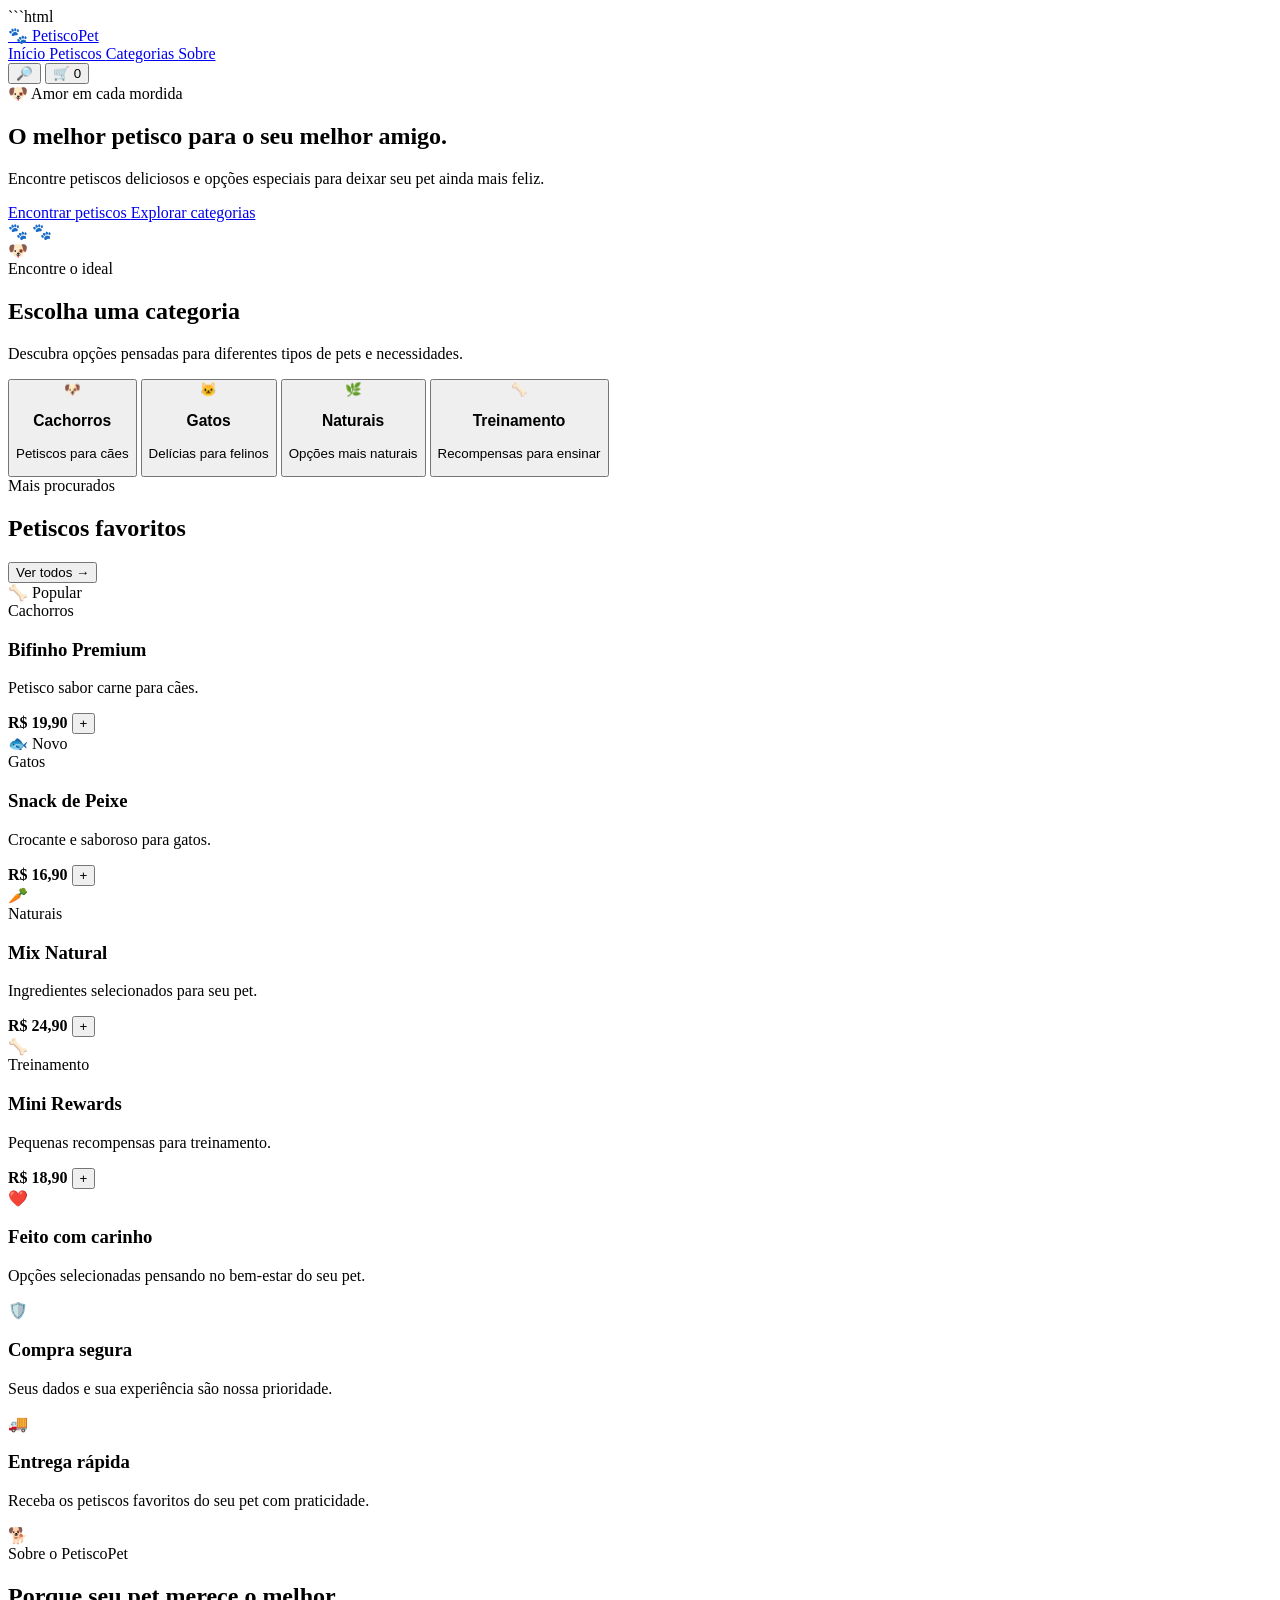
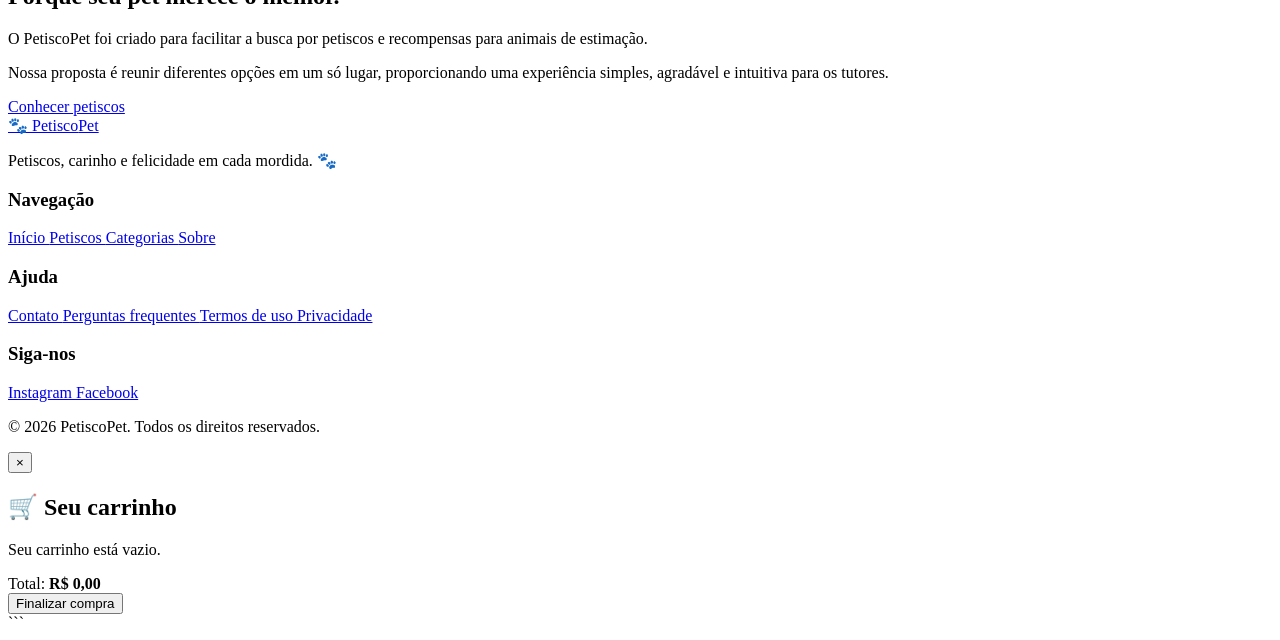
==== index.html @ fa1ed1d1 "renomeando a pasta" ====
```html
<!DOCTYPE html>
<html lang="pt-BR">

<head>

    <!-- =========================
         CONFIGURAÇÕES BÁSICAS
    ========================== -->

    <meta charset="UTF-8">

    <meta
        name="viewport"
        content="width=device-width, initial-scale=1.0"
    >

    <title>PetiscoPet 🐾</title>

    <meta
        name="description"
        content="PetiscoPet — Encontre os melhores petiscos para o seu pet."
    >

    <!-- =========================
         PWA
    ========================== -->

    <!-- Manifesto da aplicação -->
    <link
        rel="manifest"
        href="./manifest.json"
    >

    <!-- Cor principal da aplicação -->
    <meta
        name="theme-color"
        content="#B85809"
    >

    <!-- Cor da barra de endereço em alguns navegadores -->
    <meta
        name="msapplication-TileColor"
        content="#B85809"
    >

    <!-- =========================
         ÍCONE
    ========================== -->

    <link
        rel="icon"
        type="image/png"
        href="./manifest_and_icons/icon512_rounded.png"
    >

    <!-- =========================
         FONTES
    ========================== -->

    <link rel="preconnect" href="https://fonts.googleapis.com">

    <link
        rel="preconnect"
        href="https://fonts.gstatic.com"
        crossorigin
    >

    <link
        href="https://fonts.googleapis.com/css2?family=Poppins:wght@400;500;600;700;800&display=swap"
        rel="stylesheet"
    >

    <!-- =========================
         CSS
    ========================== -->

    <link
        rel="stylesheet"
        href="./style.css"
    >

</head>


<body>

    <!-- =========================
         HEADER
    ========================== -->

    <header class="header">

        <div class="container navbar">

            <a
                href="#inicio"
                class="logo"
            >

                <span class="logo-icon">
                    🐾
                </span>

                <span>
                    Petisco<span class="logo-highlight">Pet</span>
                </span>

            </a>


            <nav
                class="nav"
                aria-label="Navegação principal"
            >

                <a href="#inicio">
                    Início
                </a>

                <a href="#petiscos">
                    Petiscos
                </a>

                <a href="#categorias">
                    Categorias
                </a>

                <a href="#sobre">
                    Sobre
                </a>

            </nav>


            <div class="header-actions">

                <button
                    class="icon-button"
                    type="button"
                    aria-label="Pesquisar"
                    id="searchButton"
                >
                    🔎
                </button>


                <button
                    class="cart-button"
                    type="button"
                    aria-label="Carrinho"
                    id="cartButton"
                >

                    🛒

                    <span
                        class="cart-counter"
                        id="cartCounter"
                    >
                        0
                    </span>

                </button>

            </div>

        </div>

    </header>


    <!-- =========================
         CONTEÚDO PRINCIPAL
    ========================== -->

    <main>

        <!-- HERO -->

        <section
            class="hero"
            id="inicio"
        >

            <div class="container hero-content">

                <div class="hero-text">

                    <span class="hero-label">
                        🐶 Amor em cada mordida
                    </span>


                    <h1>

                        O melhor petisco

                        <span>
                            para o seu melhor amigo.
                        </span>

                    </h1>


                    <p>

                        Encontre petiscos deliciosos e opções
                        especiais para deixar seu pet ainda mais feliz.

                    </p>


                    <div class="hero-buttons">

                        <a
                            href="#petiscos"
                            class="button button-primary"
                        >
                            Encontrar petiscos
                        </a>


                        <a
                            href="#categorias"
                            class="button button-secondary"
                        >
                            Explorar categorias
                        </a>

                    </div>

                </div>


                <div class="hero-image">

                    <div class="hero-circle">

                        <span class="hero-paw paw-1">
                            🐾
                        </span>

                        <span class="hero-paw paw-2">
                            🐾
                        </span>


                        <div class="pet-placeholder">
                            🐶
                        </div>

                    </div>

                </div>

            </div>

        </section>


        <!-- =========================
             CATEGORIAS
        ========================== -->

        <section
            class="categories"
            id="categorias"
        >

            <div class="container">

                <div class="section-header">

                    <span class="section-label">
                        Encontre o ideal
                    </span>


                    <h2>
                        Escolha uma categoria
                    </h2>


                    <p>
                        Descubra opções pensadas para diferentes
                        tipos de pets e necessidades.
                    </p>

                </div>


                <div class="category-grid">

                    <button
                        class="category-card"
                        data-category="cachorros"
                    >

                        <div class="category-icon">
                            🐶
                        </div>

                        <h3>
                            Cachorros
                        </h3>

                        <p>
                            Petiscos para cães
                        </p>

                    </button>


                    <button
                        class="category-card"
                        data-category="gatos"
                    >

                        <div class="category-icon">
                            🐱
                        </div>

                        <h3>
                            Gatos
                        </h3>

                        <p>
                            Delícias para felinos
                        </p>

                    </button>


                    <button
                        class="category-card"
                        data-category="naturais"
                    >

                        <div class="category-icon">
                            🌿
                        </div>

                        <h3>
                            Naturais
                        </h3>

                        <p>
                            Opções mais naturais
                        </p>

                    </button>


                    <button
                        class="category-card"
                        data-category="treinamento"
                    >

                        <div class="category-icon">
                            🦴
                        </div>

                        <h3>
                            Treinamento
                        </h3>

                        <p>
                            Recompensas para ensinar
                        </p>

                    </button>

                </div>

            </div>

        </section>


        <!-- =========================
             PETISCOS
        ========================== -->

        <section
            class="products"
            id="petiscos"
        >

            <div class="container">

                <div class="section-header products-header">

                    <div>

                        <span class="section-label">
                            Mais procurados
                        </span>


                        <h2>
                            Petiscos favoritos
                        </h2>

                    </div>


                    <button
                        type="button"
                        class="view-all"
                        id="viewAllButton"
                    >
                        Ver todos →
                    </button>

                </div>


                <div
                    class="product-grid"
                    id="productGrid"
                >

                    <article
                        class="product-card"
                        data-category="cachorros"
                    >

                        <div class="product-image">

                            🦴

                            <span class="product-badge">
                                Popular
                            </span>

                        </div>


                        <div class="product-info">

                            <span class="product-category">
                                Cachorros
                            </span>


                            <h3>
                                Bifinho Premium
                            </h3>


                            <p>
                                Petisco sabor carne para cães.
                            </p>


                            <div class="product-footer">

                                <strong>
                                    R$ 19,90
                                </strong>


                                <button
                                    class="add-button"
                                    type="button"
                                    data-product="Bifinho Premium"
                                    data-price="19.90"
                                >
                                    +
                                </button>

                            </div>

                        </div>

                    </article>


                    <article
                        class="product-card"
                        data-category="gatos"
                    >

                        <div class="product-image">

                            🐟

                            <span class="product-badge">
                                Novo
                            </span>

                        </div>


                        <div class="product-info">

                            <span class="product-category">
                                Gatos
                            </span>


                            <h3>
                                Snack de Peixe
                            </h3>


                            <p>
                                Crocante e saboroso para gatos.
                            </p>


                            <div class="product-footer">

                                <strong>
                                    R$ 16,90
                                </strong>


                                <button
                                    class="add-button"
                                    type="button"
                                    data-product="Snack de Peixe"
                                    data-price="16.90"
                                >
                                    +
                                </button>

                            </div>

                        </div>

                    </article>


                    <article
                        class="product-card"
                        data-category="naturais"
                    >

                        <div class="product-image">
                            🥕
                        </div>


                        <div class="product-info">

                            <span class="product-category">
                                Naturais
                            </span>


                            <h3>
                                Mix Natural
                            </h3>


                            <p>
                                Ingredientes selecionados para seu pet.
                            </p>


                            <div class="product-footer">

                                <strong>
                                    R$ 24,90
                                </strong>


                                <button
                                    class="add-button"
                                    type="button"
                                    data-product="Mix Natural"
                                    data-price="24.90"
                                >
                                    +
                                </button>

                            </div>

                        </div>

                    </article>


                    <article
                        class="product-card"
                        data-category="treinamento"
                    >

                        <div class="product-image">
                            🦴
                        </div>


                        <div class="product-info">

                            <span class="product-category">
                                Treinamento
                            </span>


                            <h3>
                                Mini Rewards
                            </h3>


                            <p>
                                Pequenas recompensas para treinamento.
                            </p>


                            <div class="product-footer">

                                <strong>
                                    R$ 18,90
                                </strong>


                                <button
                                    class="add-button"
                                    type="button"
                                    data-product="Mini Rewards"
                                    data-price="18.90"
                                >
                                    +
                                </button>

                            </div>

                        </div>

                    </article>

                </div>

            </div>

        </section>


        <!-- =========================
             BENEFÍCIOS
        ========================== -->

        <section class="benefits">

            <div class="container">

                <div class="benefits-grid">

                    <div class="benefit">

                        <span class="benefit-icon">
                            ❤️
                        </span>

                        <div>

                            <h3>
                                Feito com carinho
                            </h3>

                            <p>
                                Opções selecionadas pensando no
                                bem-estar do seu pet.
                            </p>

                        </div>

                    </div>


                    <div class="benefit">

                        <span class="benefit-icon">
                            🛡️
                        </span>

                        <div>

                            <h3>
                                Compra segura
                            </h3>

                            <p>
                                Seus dados e sua experiência são
                                nossa prioridade.
                            </p>

                        </div>

                    </div>


                    <div class="benefit">

                        <span class="benefit-icon">
                            🚚
                        </span>

                        <div>

                            <h3>
                                Entrega rápida
                            </h3>

                            <p>
                                Receba os petiscos favoritos do seu
                                pet com praticidade.
                            </p>

                        </div>

                    </div>

                </div>

            </div>

        </section>


        <!-- =========================
             SOBRE
        ========================== -->

        <section
            class="about"
            id="sobre"
        >

            <div class="container about-content">

                <div class="about-image">
                    🐕
                </div>


                <div class="about-text">

                    <span class="section-label">
                        Sobre o PetiscoPet
                    </span>


                    <h2>
                        Porque seu pet merece
                        o melhor.
                    </h2>


                    <p>
                        O PetiscoPet foi criado para facilitar a busca
                        por petiscos e recompensas para animais de
                        estimação.
                    </p>


                    <p>
                        Nossa proposta é reunir diferentes opções em
                        um só lugar, proporcionando uma experiência
                        simples, agradável e intuitiva para os tutores.
                    </p>


                    <a
                        href="#petiscos"
                        class="button button-primary"
                    >
                        Conhecer petiscos
                    </a>

                </div>

            </div>

        </section>

    </main>


    <!-- =========================
         FOOTER
    ========================== -->

    <footer class="footer">

        <div class="container footer-content">

            <div class="footer-brand">

                <a
                    href="#inicio"
                    class="logo"
                >

                    <span class="logo-icon">
                        🐾
                    </span>

                    <span>
                        Petisco<span class="logo-highlight">Pet</span>
                    </span>

                </a>


                <p>
                    Petiscos, carinho e felicidade em cada mordida. 🐾
                </p>

            </div>


            <div class="footer-column">

                <h3>
                    Navegação
                </h3>

                <a href="#inicio">
                    Início
                </a>

                <a href="#petiscos">
                    Petiscos
                </a>

                <a href="#categorias">
                    Categorias
                </a>

                <a href="#sobre">
                    Sobre
                </a>

            </div>


            <div class="footer-column">

                <h3>
                    Ajuda
                </h3>

                <a href="#">
                    Contato
                </a>

                <a href="#">
                    Perguntas frequentes
                </a>

                <a href="#">
                    Termos de uso
                </a>

                <a href="#">
                    Privacidade
                </a>

            </div>


            <div class="footer-column">

                <h3>
                    Siga-nos
                </h3>

                <div class="social-links">

                    <a href="#">
                        Instagram
                    </a>

                    <a href="#">
                        Facebook
                    </a>

                </div>

            </div>

        </div>


        <div class="footer-bottom">

            <p>
                © 2026 PetiscoPet. Todos os direitos reservados.
            </p>

        </div>

    </footer>


    <!-- =========================
         MODAL DO CARRINHO
    ========================== -->

    <div
        class="modal"
        id="cartModal"
        aria-hidden="true"
    >

        <div
            class="modal-overlay"
            id="modalOverlay"
        ></div>


        <div class="modal-content">

            <button
                class="modal-close"
                id="closeModal"
                type="button"
                aria-label="Fechar"
            >
                ×
            </button>


            <h2>
                🛒 Seu carrinho
            </h2>


            <div id="cartItems">

                <p class="empty-cart">
                    Seu carrinho está vazio.
                </p>

            </div>


            <div class="cart-total">

                <span>
                    Total:
                </span>

                <strong id="cartTotal">
                    R$ 0,00
                </strong>

            </div>


            <button
                class="button button-primary checkout-button"
                type="button"
                id="checkoutButton"
            >
                Finalizar compra
            </button>

        </div>

    </div>


    <!-- =========================
         JAVASCRIPT
    ========================== -->

    <script src="./script.js"></script>


    <!-- =========================
         SERVICE WORKER / PWA
    ========================== -->

    <script>

        // Verifica se o navegador suporta Service Worker
        if ("serviceWorker" in navigator) {

            window.addEventListener("load", () => {

                navigator.serviceWorker
                    .register("./sw.js")
                    .then((registration) => {

                        console.log(
                            "Service Worker registrado com sucesso:",
                            registration.scope
                        );

                    })
                    .catch((error) => {

                        console.error(
                            "Erro ao registrar o Service Worker:",
                            error
                        );

                    });

            });

        }

    </script>

</body>

</html>
```
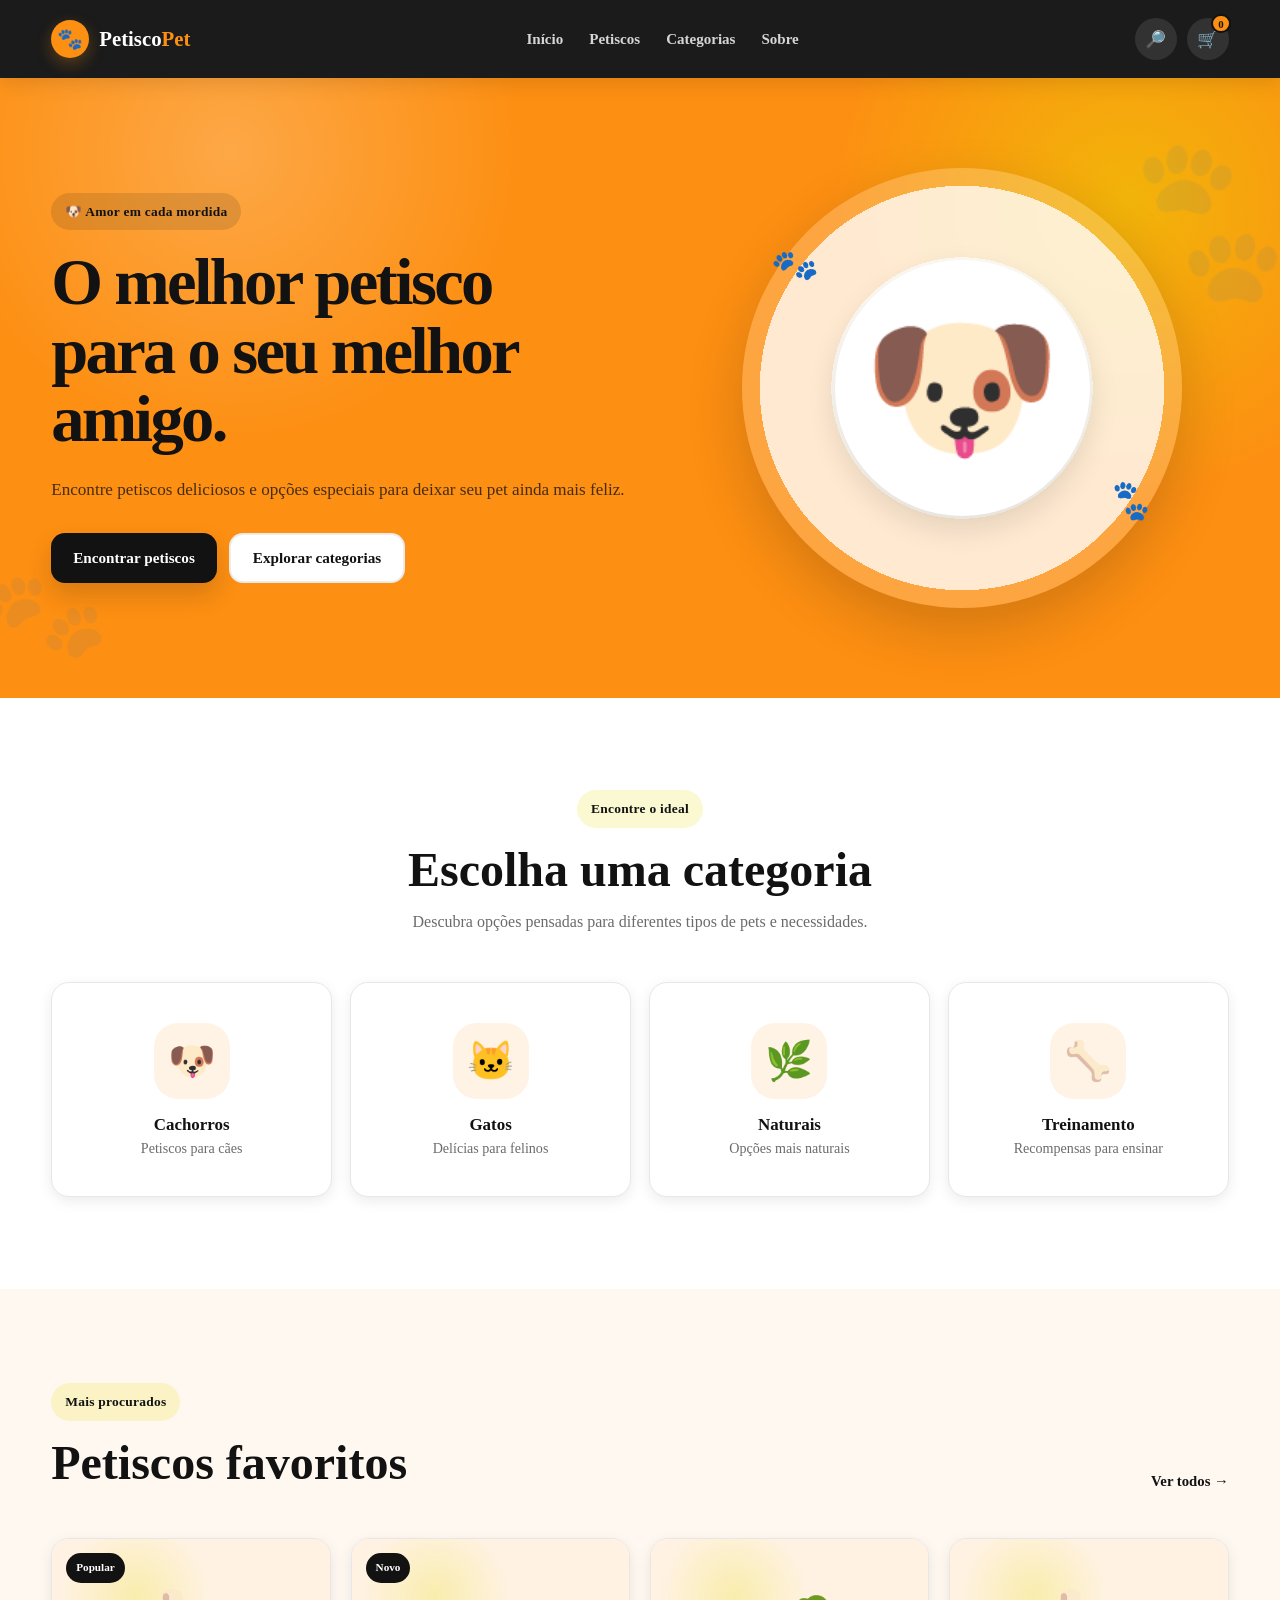
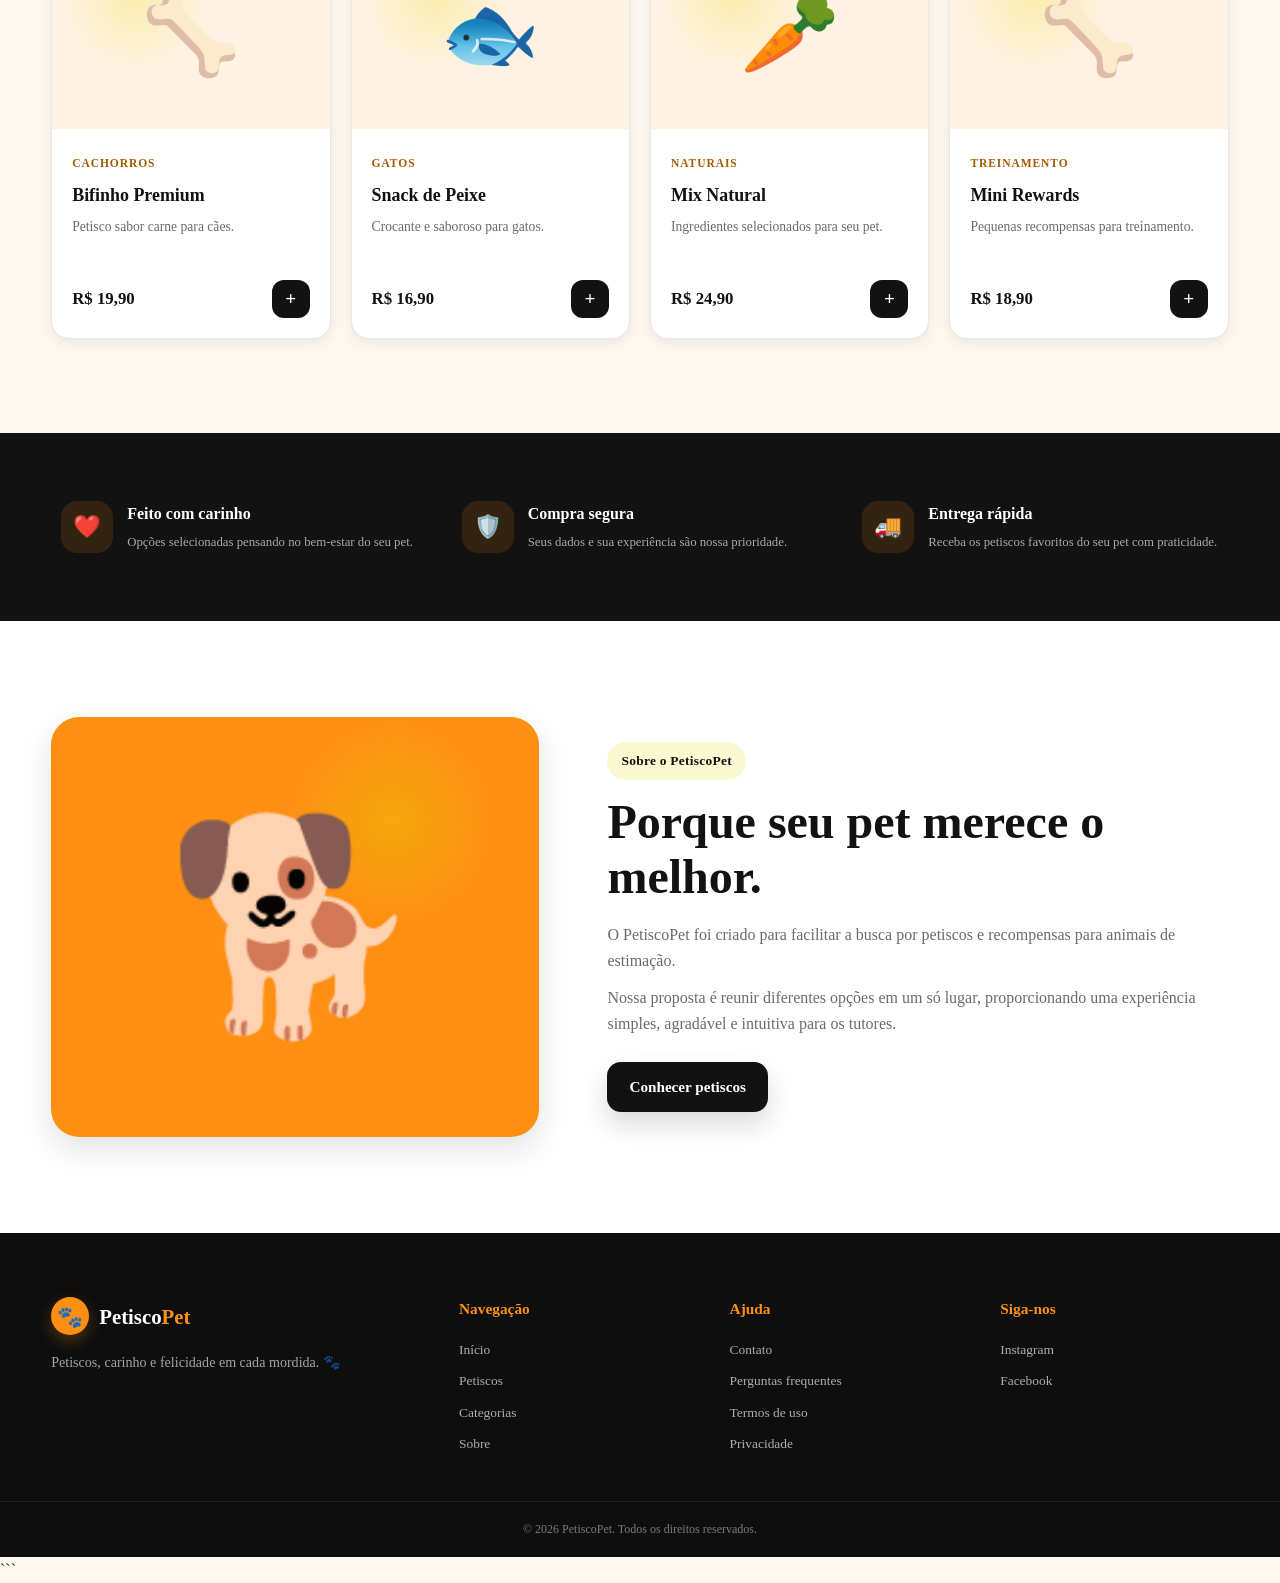
==== commit acaaab66: "Update print statement from 'Hello' to 'Goodbye'" ====
--- a/index.html
+++ b/index.html
@@ -1,4 +1,3 @@
-```html
 <!DOCTYPE html>
 <html lang="pt-BR">
 
@@ -7,7 +6,7 @@
     <!-- =========================
          CONFIGURAÇÕES BÁSICAS
     ========================== -->
-
+    <link rel="stylesheet" href="./style.css">
     <meta charset="UTF-8">
 
     <meta
--- a/style.css
+++ b/style.css
@@ -0,0 +1,1081 @@
+/* ==========================================================
+   PETISCOPET - STYLE.CSS
+   PWA Petiscos para Pets
+   Background: #FD8F12
+   Theme: #121212
+   ========================================================== */
+
+:root {
+    --background: #FD8F12;
+    --theme: #121212;
+    --surface: #FFFFFF;
+    --surface-soft: #FFF8F0;
+    --text: #1E1E1E;
+    --text-light: #6B6B6B;
+    --border: #E7E7E7;
+    --accent: #E6DC00;
+    --blue: #000DFF;
+    --success: #278A4B;
+    --danger: #C83D3D;
+
+    --shadow-sm: 0 4px 14px rgba(18, 18, 18, 0.08);
+    --shadow-md: 0 12px 30px rgba(18, 18, 18, 0.12);
+    --shadow-lg: 0 22px 55px rgba(18, 18, 18, 0.18);
+
+    --radius-sm: 10px;
+    --radius-md: 18px;
+    --radius-lg: 28px;
+
+    --container: 1180px;
+    --transition: 0.25s ease;
+}
+
+/* ==========================================================
+   RESET
+   ========================================================== */
+
+* {
+    margin: 0;
+    padding: 0;
+    box-sizing: border-box;
+}
+
+html {
+    scroll-behavior: smooth;
+    scroll-padding-top: 88px;
+}
+
+body {
+    font-family: "Poppins", Arial, sans-serif;
+    background: var(--surface-soft);
+    color: var(--text);
+    line-height: 1.6;
+    overflow-x: hidden;
+}
+
+body,
+button,
+input,
+textarea,
+select {
+    font-family: inherit;
+}
+
+button,
+a {
+    -webkit-tap-highlight-color: transparent;
+}
+
+button {
+    cursor: pointer;
+    border: 0;
+}
+
+a {
+    color: inherit;
+    text-decoration: none;
+}
+
+img {
+    display: block;
+    max-width: 100%;
+}
+
+::selection {
+    background: var(--theme);
+    color: var(--surface);
+}
+
+/* ==========================================================
+   UTILITÁRIOS
+   ========================================================== */
+
+.container {
+    width: min(92%, var(--container));
+    margin-inline: auto;
+}
+
+.section-header {
+    max-width: 760px;
+    margin: 0 auto 48px;
+    text-align: center;
+}
+
+.section-label,
+.hero-label {
+    display: inline-flex;
+    align-items: center;
+    gap: 8px;
+    width: fit-content;
+    padding: 8px 14px;
+    border-radius: 999px;
+    background: rgba(230, 220, 0, 0.18);
+    color: var(--theme);
+    font-size: 0.84rem;
+    font-weight: 700;
+    letter-spacing: 0.02em;
+}
+
+.section-header h2,
+.about-text h2 {
+    margin-top: 14px;
+    font-size: clamp(2rem, 4vw, 3rem);
+    line-height: 1.15;
+    color: var(--theme);
+}
+
+.section-header p {
+    margin-top: 12px;
+    color: var(--text-light);
+}
+
+/* ==========================================================
+   HEADER
+   ========================================================== */
+
+.header {
+    position: sticky;
+    top: 0;
+    z-index: 1000;
+    background: rgba(18, 18, 18, 0.96);
+    backdrop-filter: blur(12px);
+    -webkit-backdrop-filter: blur(12px);
+    box-shadow: 0 4px 20px rgba(0, 0, 0, 0.12);
+}
+
+.navbar {
+    min-height: 78px;
+    display: flex;
+    align-items: center;
+    justify-content: space-between;
+    gap: 24px;
+}
+
+.logo {
+    display: inline-flex;
+    align-items: center;
+    gap: 10px;
+    color: #fff;
+    font-size: 1.3rem;
+    font-weight: 800;
+    white-space: nowrap;
+}
+
+.logo-icon {
+    width: 38px;
+    height: 38px;
+    display: grid;
+    place-items: center;
+    border-radius: 50%;
+    background: var(--background);
+    box-shadow: 0 6px 16px rgba(253, 143, 18, 0.28);
+}
+
+.logo-highlight {
+    color: var(--background);
+}
+
+.nav {
+    display: flex;
+    align-items: center;
+    justify-content: center;
+    gap: 26px;
+}
+
+.nav a {
+    position: relative;
+    padding: 10px 0;
+    color: rgba(255, 255, 255, 0.82);
+    font-size: 0.94rem;
+    font-weight: 600;
+    transition: color var(--transition);
+}
+
+.nav a::after {
+    content: "";
+    position: absolute;
+    left: 0;
+    bottom: 3px;
+    width: 0;
+    height: 2px;
+    border-radius: 999px;
+    background: var(--background);
+    transition: width var(--transition);
+}
+
+.nav a:hover,
+.nav a:focus-visible {
+    color: #fff;
+}
+
+.nav a:hover::after,
+.nav a:focus-visible::after {
+    width: 100%;
+}
+
+.header-actions {
+    display: flex;
+    align-items: center;
+    gap: 10px;
+}
+
+.icon-button,
+.cart-button {
+    position: relative;
+    width: 42px;
+    height: 42px;
+    display: grid;
+    place-items: center;
+    border-radius: 50%;
+    background: rgba(255, 255, 255, 0.1);
+    color: #fff;
+    font-size: 1.05rem;
+    transition: transform var(--transition), background var(--transition);
+}
+
+.icon-button:hover,
+.cart-button:hover {
+    transform: translateY(-2px);
+    background: rgba(255, 255, 255, 0.18);
+}
+
+.cart-counter {
+    position: absolute;
+    top: -4px;
+    right: -2px;
+    min-width: 19px;
+    height: 19px;
+    padding: 0 5px;
+    display: grid;
+    place-items: center;
+    border-radius: 999px;
+    background: var(--background);
+    color: var(--theme);
+    font-size: 0.68rem;
+    font-weight: 800;
+    border: 2px solid var(--theme);
+}
+
+/* ==========================================================
+   BOTÕES
+   ========================================================== */
+
+.button {
+    min-height: 50px;
+    display: inline-flex;
+    align-items: center;
+    justify-content: center;
+    gap: 8px;
+    padding: 0 22px;
+    border-radius: 14px;
+    font-size: 0.95rem;
+    font-weight: 700;
+    transition: transform var(--transition), box-shadow var(--transition), background var(--transition);
+}
+
+.button:hover {
+    transform: translateY(-2px);
+}
+
+.button:active {
+    transform: translateY(0);
+}
+
+.button-primary {
+    background: var(--theme);
+    color: #fff;
+    box-shadow: 0 12px 24px rgba(18, 18, 18, 0.16);
+}
+
+.button-primary:hover {
+    box-shadow: 0 16px 30px rgba(18, 18, 18, 0.22);
+}
+
+.button-secondary {
+    background: #fff;
+    color: var(--theme);
+    border: 2px solid rgba(18, 18, 18, 0.08);
+}
+
+.button-secondary:hover {
+    background: #FFFDF9;
+    border-color: rgba(18, 18, 18, 0.18);
+}
+
+/* ==========================================================
+   HERO
+   ========================================================== */
+
+.hero {
+    position: relative;
+    min-height: 620px;
+    display: flex;
+    align-items: center;
+    background:
+        radial-gradient(circle at 88% 20%, rgba(230, 220, 0, 0.48), transparent 24%),
+        radial-gradient(circle at 18% 12%, rgba(255, 255, 255, 0.22), transparent 25%),
+        var(--background);
+    overflow: hidden;
+}
+
+.hero::before,
+.hero::after {
+    content: "🐾";
+    position: absolute;
+    color: rgba(18, 18, 18, 0.08);
+    font-size: 9rem;
+    pointer-events: none;
+    user-select: none;
+}
+
+.hero::before {
+    right: -18px;
+    top: 28px;
+    transform: rotate(18deg);
+}
+
+.hero::after {
+    left: -16px;
+    bottom: 5px;
+    font-size: 6rem;
+    transform: rotate(-16deg);
+}
+
+.hero-content {
+    position: relative;
+    z-index: 1;
+    min-height: 620px;
+    display: grid;
+    grid-template-columns: 1.05fr 0.95fr;
+    align-items: center;
+    gap: 56px;
+}
+
+.hero-text {
+    max-width: 650px;
+}
+
+.hero-label {
+    background: rgba(18, 18, 18, 0.12);
+}
+
+.hero h1 {
+    margin-top: 18px;
+    color: var(--theme);
+    font-size: clamp(2.7rem, 5.2vw, 5rem);
+    line-height: 1.03;
+    letter-spacing: -0.04em;
+}
+
+.hero h1 span {
+    display: block;
+}
+
+.hero-text > p {
+    max-width: 590px;
+    margin-top: 22px;
+    color: rgba(18, 18, 18, 0.78);
+    font-size: 1.07rem;
+}
+
+.hero-buttons {
+    display: flex;
+    flex-wrap: wrap;
+    gap: 12px;
+    margin-top: 30px;
+}
+
+.hero-image {
+    display: grid;
+    place-items: center;
+}
+
+.hero-circle {
+    position: relative;
+    width: min(440px, 80vw);
+    aspect-ratio: 1;
+    display: grid;
+    place-items: center;
+    border-radius: 50%;
+    background:
+        radial-gradient(circle, rgba(255, 255, 255, 0.95) 0 42%, rgba(255, 255, 255, 0.76) 42% 65%, transparent 65%),
+        rgba(255, 255, 255, 0.2);
+    box-shadow: var(--shadow-lg);
+}
+
+.pet-placeholder {
+    width: 58%;
+    aspect-ratio: 1;
+    display: grid;
+    place-items: center;
+    border-radius: 50%;
+    background: var(--surface);
+    font-size: clamp(6rem, 14vw, 10rem);
+    box-shadow: var(--shadow-md);
+}
+
+.hero-paw {
+    position: absolute;
+    display: grid;
+    place-items: center;
+    font-size: 2.2rem;
+}
+
+.paw-1 {
+    left: 7%;
+    top: 16%;
+    transform: rotate(-20deg);
+}
+
+.paw-2 {
+    right: 7%;
+    bottom: 18%;
+    transform: rotate(18deg);
+}
+
+/* ==========================================================
+   CATEGORIAS
+   ========================================================== */
+
+.categories {
+    padding: 92px 0;
+    background: var(--surface);
+}
+
+.category-grid {
+    display: grid;
+    grid-template-columns: repeat(4, 1fr);
+    gap: 18px;
+}
+
+.category-card {
+    min-height: 215px;
+    padding: 26px 20px;
+    text-align: center;
+    border: 1px solid var(--border);
+    border-radius: var(--radius-md);
+    background: #fff;
+    box-shadow: var(--shadow-sm);
+    transition: transform var(--transition), box-shadow var(--transition), border-color var(--transition);
+}
+
+.category-card:hover {
+    transform: translateY(-8px);
+    border-color: rgba(253, 143, 18, 0.42);
+    box-shadow: var(--shadow-md);
+}
+
+.category-icon {
+    width: 76px;
+    height: 76px;
+    margin: 0 auto 16px;
+    display: grid;
+    place-items: center;
+    border-radius: 24px;
+    background: #FFF3E6;
+    font-size: 2.4rem;
+}
+
+.category-card h3 {
+    color: var(--theme);
+    font-size: 1.06rem;
+}
+
+.category-card p {
+    margin-top: 5px;
+    color: var(--text-light);
+    font-size: 0.88rem;
+}
+
+/* ==========================================================
+   PRODUTOS
+   ========================================================== */
+
+.products {
+    padding: 94px 0;
+    background: #FFF8F0;
+}
+
+.products-header {
+    display: flex;
+    align-items: end;
+    justify-content: space-between;
+    max-width: none;
+    text-align: left;
+}
+
+.products-header > div {
+    max-width: 700px;
+}
+
+.view-all {
+    background: transparent;
+    color: var(--theme);
+    font-weight: 700;
+    font-size: 0.92rem;
+    transition: color var(--transition), transform var(--transition);
+}
+
+.view-all:hover {
+    color: var(--blue);
+    transform: translateX(3px);
+}
+
+.product-grid {
+    display: grid;
+    grid-template-columns: repeat(4, 1fr);
+    gap: 20px;
+}
+
+.product-card {
+    overflow: hidden;
+    border: 1px solid var(--border);
+    border-radius: var(--radius-md);
+    background: #fff;
+    box-shadow: var(--shadow-sm);
+    transition: transform var(--transition), box-shadow var(--transition);
+}
+
+.product-card:hover {
+    transform: translateY(-6px);
+    box-shadow: var(--shadow-md);
+}
+
+.product-image {
+    position: relative;
+    min-height: 190px;
+    display: grid;
+    place-items: center;
+    background:
+        radial-gradient(circle at 30% 30%, rgba(230, 220, 0, 0.24), transparent 32%),
+        #FFF2E3;
+    font-size: 5rem;
+}
+
+.product-badge {
+    position: absolute;
+    top: 14px;
+    left: 14px;
+    padding: 6px 10px;
+    border-radius: 999px;
+    background: var(--theme);
+    color: #fff;
+    font-size: 0.7rem;
+    font-weight: 700;
+}
+
+.product-info {
+    padding: 20px;
+}
+
+.product-category {
+    color: #A65A00;
+    font-size: 0.72rem;
+    font-weight: 800;
+    text-transform: uppercase;
+    letter-spacing: 0.08em;
+}
+
+.product-info h3 {
+    margin-top: 6px;
+    color: var(--theme);
+    font-size: 1.12rem;
+}
+
+.product-info p {
+    min-height: 48px;
+    margin-top: 7px;
+    color: var(--text-light);
+    font-size: 0.85rem;
+}
+
+.product-footer {
+    display: flex;
+    align-items: center;
+    justify-content: space-between;
+    gap: 12px;
+    margin-top: 16px;
+}
+
+.product-footer strong {
+    color: var(--theme);
+    font-size: 1.05rem;
+}
+
+.add-button {
+    width: 38px;
+    height: 38px;
+    border-radius: 12px;
+    background: var(--theme);
+    color: #fff;
+    font-size: 1.2rem;
+    font-weight: 700;
+    transition: transform var(--transition), background var(--transition);
+}
+
+.add-button:hover {
+    transform: rotate(90deg);
+    background: var(--background);
+    color: var(--theme);
+}
+
+/* ==========================================================
+   BENEFÍCIOS
+   ========================================================== */
+
+.benefits {
+    padding: 58px 0;
+    background: var(--theme);
+}
+
+.benefits-grid {
+    display: grid;
+    grid-template-columns: repeat(3, 1fr);
+    gap: 24px;
+}
+
+.benefit {
+    display: flex;
+    align-items: flex-start;
+    gap: 14px;
+    padding: 10px;
+}
+
+.benefit-icon {
+    flex: 0 0 52px;
+    width: 52px;
+    height: 52px;
+    display: grid;
+    place-items: center;
+    border-radius: 16px;
+    background: rgba(253, 143, 18, 0.14);
+    font-size: 1.4rem;
+}
+
+.benefit h3 {
+    color: #fff;
+    font-size: 1rem;
+}
+
+.benefit p {
+    margin-top: 5px;
+    color: rgba(255, 255, 255, 0.64);
+    font-size: 0.8rem;
+}
+
+/* ==========================================================
+   SOBRE
+   ========================================================== */
+
+.about {
+    padding: 96px 0;
+    background: var(--surface);
+}
+
+.about-content {
+    display: grid;
+    grid-template-columns: 0.88fr 1.12fr;
+    align-items: center;
+    gap: 68px;
+}
+
+.about-image {
+    min-height: 420px;
+    display: grid;
+    place-items: center;
+    border-radius: var(--radius-lg);
+    background:
+        radial-gradient(circle at 70% 25%, rgba(230, 220, 0, 0.32), transparent 22%),
+        var(--background);
+    box-shadow: var(--shadow-md);
+    font-size: clamp(8rem, 18vw, 13rem);
+}
+
+.about-text {
+    max-width: 650px;
+}
+
+.about-text h2 {
+    margin-bottom: 18px;
+}
+
+.about-text p {
+    margin-top: 12px;
+    color: var(--text-light);
+}
+
+.about-text .button {
+    margin-top: 26px;
+}
+
+/* ==========================================================
+   FOOTER
+   ========================================================== */
+
+.footer {
+    background: #0E0E0E;
+    color: #fff;
+}
+
+.footer-content {
+    display: grid;
+    grid-template-columns: 1.6fr repeat(3, 1fr);
+    gap: 42px;
+    padding: 64px 0 46px;
+}
+
+.footer-brand {
+    max-width: 350px;
+}
+
+.footer-brand > p {
+    margin-top: 16px;
+    color: rgba(255, 255, 255, 0.62);
+    font-size: 0.88rem;
+}
+
+.footer-column {
+    display: flex;
+    flex-direction: column;
+    gap: 10px;
+}
+
+.footer-column h3 {
+    margin-bottom: 7px;
+    color: var(--background);
+    font-size: 0.96rem;
+}
+
+.footer-column a {
+    width: fit-content;
+    color: rgba(255, 255, 255, 0.66);
+    font-size: 0.84rem;
+    transition: color var(--transition), transform var(--transition);
+}
+
+.footer-column a:hover {
+    color: #fff;
+    transform: translateX(3px);
+}
+
+.social-links {
+    display: flex;
+    flex-direction: column;
+    gap: 10px;
+}
+
+.footer-bottom {
+    padding: 18px 0;
+    border-top: 1px solid rgba(255, 255, 255, 0.08);
+    text-align: center;
+}
+
+.footer-bottom p {
+    color: rgba(255, 255, 255, 0.45);
+    font-size: 0.75rem;
+}
+
+/* ==========================================================
+   MODAL
+   ========================================================== */
+
+.modal {
+    position: fixed;
+    inset: 0;
+    z-index: 3000;
+    display: none;
+    align-items: center;
+    justify-content: center;
+    padding: 20px;
+}
+
+.modal.active {
+    display: flex;
+}
+
+.modal-overlay {
+    position: absolute;
+    inset: 0;
+    background: rgba(0, 0, 0, 0.64);
+    backdrop-filter: blur(4px);
+    -webkit-backdrop-filter: blur(4px);
+}
+
+.modal-content {
+    position: relative;
+    z-index: 1;
+    width: min(100%, 520px);
+    max-height: 90vh;
+    overflow-y: auto;
+    padding: 28px;
+    border-radius: var(--radius-md);
+    background: #fff;
+    box-shadow: var(--shadow-lg);
+    animation: modalIn 0.22s ease-out;
+}
+
+.modal-close {
+    position: absolute;
+    top: 14px;
+    right: 14px;
+    width: 38px;
+    height: 38px;
+    border-radius: 50%;
+    background: #F3F3F3;
+    color: var(--theme);
+    font-size: 1.5rem;
+    line-height: 1;
+}
+
+.modal-close:hover {
+    background: #E9E9E9;
+}
+
+.modal-content h2 {
+    padding-right: 40px;
+    color: var(--theme);
+}
+
+.empty-cart {
+    margin: 30px 0;
+    padding: 30px 20px;
+    border-radius: 14px;
+    background: #FAFAFA;
+    color: var(--text-light);
+    text-align: center;
+}
+
+.cart-total {
+    display: flex;
+    justify-content: space-between;
+    gap: 20px;
+    padding-top: 18px;
+    margin-top: 18px;
+    border-top: 1px solid var(--border);
+}
+
+.cart-total strong {
+    color: var(--theme);
+}
+
+.checkout-button {
+    width: 100%;
+    margin-top: 20px;
+}
+
+@keyframes modalIn {
+    from {
+        opacity: 0;
+        transform: translateY(10px) scale(0.98);
+    }
+
+    to {
+        opacity: 1;
+        transform: translateY(0) scale(1);
+    }
+}
+
+/* ==========================================================
+   FOCO / ACESSIBILIDADE
+   ========================================================== */
+
+button:focus-visible,
+a:focus-visible {
+    outline: 3px solid var(--blue);
+    outline-offset: 3px;
+}
+
+@media (prefers-reduced-motion: reduce) {
+    html {
+        scroll-behavior: auto;
+    }
+
+    *,
+    *::before,
+    *::after {
+        animation-duration: 0.01ms !important;
+        animation-iteration-count: 1 !important;
+        transition-duration: 0.01ms !important;
+    }
+}
+
+/* ==========================================================
+   RESPONSIVIDADE
+   ========================================================== */
+
+@media (max-width: 1024px) {
+    .nav {
+        gap: 17px;
+    }
+
+    .category-grid,
+    .product-grid {
+        grid-template-columns: repeat(2, 1fr);
+    }
+
+    .hero-content {
+        gap: 30px;
+    }
+
+    .hero h1 {
+        font-size: clamp(2.6rem, 6vw, 4.3rem);
+    }
+
+    .footer-content {
+        grid-template-columns: 1.4fr repeat(2, 1fr);
+    }
+
+    .footer-brand {
+        grid-column: 1 / -1;
+    }
+}
+
+@media (max-width: 780px) {
+    .navbar {
+        min-height: 72px;
+    }
+
+    .nav {
+        position: fixed;
+        left: 0;
+        right: 0;
+        top: 72px;
+        display: none;
+        padding: 18px 20px;
+        background: var(--theme);
+        border-top: 1px solid rgba(255, 255, 255, 0.08);
+        box-shadow: 0 12px 30px rgba(0, 0, 0, 0.18);
+    }
+
+    .hero,
+    .hero-content {
+        min-height: auto;
+    }
+
+    .hero-content {
+        grid-template-columns: 1fr;
+        padding: 72px 0 84px;
+        text-align: center;
+    }
+
+    .hero-text {
+        margin-inline: auto;
+    }
+
+    .hero-label {
+        margin-inline: auto;
+    }
+
+    .hero-text > p {
+        margin-inline: auto;
+    }
+
+    .hero-buttons {
+        justify-content: center;
+    }
+
+    .hero-circle {
+        width: min(360px, 76vw);
+    }
+
+    .about-content {
+        grid-template-columns: 1fr;
+        gap: 36px;
+    }
+
+    .about-image {
+        min-height: 320px;
+    }
+
+    .benefits-grid {
+        grid-template-columns: 1fr;
+        gap: 14px;
+    }
+}
+
+@media (max-width: 620px) {
+    .navbar {
+        gap: 10px;
+    }
+
+    .logo {
+        font-size: 1.05rem;
+    }
+
+    .logo-icon {
+        width: 34px;
+        height: 34px;
+    }
+
+    .header-actions {
+        margin-left: auto;
+    }
+
+    .category-grid,
+    .product-grid {
+        grid-template-columns: 1fr;
+    }
+
+    .categories,
+    .products,
+    .about {
+        padding: 72px 0;
+    }
+
+    .section-header {
+        margin-bottom: 34px;
+    }
+
+    .products-header {
+        align-items: flex-start;
+        flex-direction: column;
+        gap: 10px;
+    }
+
+    .hero h1 {
+        font-size: clamp(2.3rem, 12vw, 3.5rem);
+    }
+
+    .hero-buttons {
+        flex-direction: column;
+    }
+
+    .hero-buttons .button {
+        width: 100%;
+    }
+
+    .modal-content {
+        padding: 22px;
+        border-radius: 18px;
+    }
+
+    .footer-content {
+        grid-template-columns: 1fr 1fr;
+        gap: 30px 20px;
+        padding: 48px 0 36px;
+    }
+
+    .footer-brand {
+        grid-column: 1 / -1;
+    }
+}
+
+@media (max-width: 420px) {
+    .container {
+        width: min(94%, var(--container));
+    }
+
+    .icon-button,
+    .cart-button {
+        width: 39px;
+        height: 39px;
+    }
+
+    .product-info {
+        padding: 17px;
+    }
+
+    .category-card {
+        min-height: 195px;
+    }
+}
--- a/style.css
+++ b/style.css
@@ -0,0 +1,1081 @@
+/* ==========================================================
+   PETISCOPET - STYLE.CSS
+   PWA Petiscos para Pets
+   Background: #FD8F12
+   Theme: #121212
+   ========================================================== */
+
+:root {
+    --background: #FD8F12;
+    --theme: #121212;
+    --surface: #FFFFFF;
+    --surface-soft: #FFF8F0;
+    --text: #1E1E1E;
+    --text-light: #6B6B6B;
+    --border: #E7E7E7;
+    --accent: #E6DC00;
+    --blue: #000DFF;
+    --success: #278A4B;
+    --danger: #C83D3D;
+
+    --shadow-sm: 0 4px 14px rgba(18, 18, 18, 0.08);
+    --shadow-md: 0 12px 30px rgba(18, 18, 18, 0.12);
+    --shadow-lg: 0 22px 55px rgba(18, 18, 18, 0.18);
+
+    --radius-sm: 10px;
+    --radius-md: 18px;
+    --radius-lg: 28px;
+
+    --container: 1180px;
+    --transition: 0.25s ease;
+}
+
+/* ==========================================================
+   RESET
+   ========================================================== */
+
+* {
+    margin: 0;
+    padding: 0;
+    box-sizing: border-box;
+}
+
+html {
+    scroll-behavior: smooth;
+    scroll-padding-top: 88px;
+}
+
+body {
+    font-family: "Poppins", Arial, sans-serif;
+    background: var(--surface-soft);
+    color: var(--text);
+    line-height: 1.6;
+    overflow-x: hidden;
+}
+
+body,
+button,
+input,
+textarea,
+select {
+    font-family: inherit;
+}
+
+button,
+a {
+    -webkit-tap-highlight-color: transparent;
+}
+
+button {
+    cursor: pointer;
+    border: 0;
+}
+
+a {
+    color: inherit;
+    text-decoration: none;
+}
+
+img {
+    display: block;
+    max-width: 100%;
+}
+
+::selection {
+    background: var(--theme);
+    color: var(--surface);
+}
+
+/* ==========================================================
+   UTILITÁRIOS
+   ========================================================== */
+
+.container {
+    width: min(92%, var(--container));
+    margin-inline: auto;
+}
+
+.section-header {
+    max-width: 760px;
+    margin: 0 auto 48px;
+    text-align: center;
+}
+
+.section-label,
+.hero-label {
+    display: inline-flex;
+    align-items: center;
+    gap: 8px;
+    width: fit-content;
+    padding: 8px 14px;
+    border-radius: 999px;
+    background: rgba(230, 220, 0, 0.18);
+    color: var(--theme);
+    font-size: 0.84rem;
+    font-weight: 700;
+    letter-spacing: 0.02em;
+}
+
+.section-header h2,
+.about-text h2 {
+    margin-top: 14px;
+    font-size: clamp(2rem, 4vw, 3rem);
+    line-height: 1.15;
+    color: var(--theme);
+}
+
+.section-header p {
+    margin-top: 12px;
+    color: var(--text-light);
+}
+
+/* ==========================================================
+   HEADER
+   ========================================================== */
+
+.header {
+    position: sticky;
+    top: 0;
+    z-index: 1000;
+    background: rgba(18, 18, 18, 0.96);
+    backdrop-filter: blur(12px);
+    -webkit-backdrop-filter: blur(12px);
+    box-shadow: 0 4px 20px rgba(0, 0, 0, 0.12);
+}
+
+.navbar {
+    min-height: 78px;
+    display: flex;
+    align-items: center;
+    justify-content: space-between;
+    gap: 24px;
+}
+
+.logo {
+    display: inline-flex;
+    align-items: center;
+    gap: 10px;
+    color: #fff;
+    font-size: 1.3rem;
+    font-weight: 800;
+    white-space: nowrap;
+}
+
+.logo-icon {
+    width: 38px;
+    height: 38px;
+    display: grid;
+    place-items: center;
+    border-radius: 50%;
+    background: var(--background);
+    box-shadow: 0 6px 16px rgba(253, 143, 18, 0.28);
+}
+
+.logo-highlight {
+    color: var(--background);
+}
+
+.nav {
+    display: flex;
+    align-items: center;
+    justify-content: center;
+    gap: 26px;
+}
+
+.nav a {
+    position: relative;
+    padding: 10px 0;
+    color: rgba(255, 255, 255, 0.82);
+    font-size: 0.94rem;
+    font-weight: 600;
+    transition: color var(--transition);
+}
+
+.nav a::after {
+    content: "";
+    position: absolute;
+    left: 0;
+    bottom: 3px;
+    width: 0;
+    height: 2px;
+    border-radius: 999px;
+    background: var(--background);
+    transition: width var(--transition);
+}
+
+.nav a:hover,
+.nav a:focus-visible {
+    color: #fff;
+}
+
+.nav a:hover::after,
+.nav a:focus-visible::after {
+    width: 100%;
+}
+
+.header-actions {
+    display: flex;
+    align-items: center;
+    gap: 10px;
+}
+
+.icon-button,
+.cart-button {
+    position: relative;
+    width: 42px;
+    height: 42px;
+    display: grid;
+    place-items: center;
+    border-radius: 50%;
+    background: rgba(255, 255, 255, 0.1);
+    color: #fff;
+    font-size: 1.05rem;
+    transition: transform var(--transition), background var(--transition);
+}
+
+.icon-button:hover,
+.cart-button:hover {
+    transform: translateY(-2px);
+    background: rgba(255, 255, 255, 0.18);
+}
+
+.cart-counter {
+    position: absolute;
+    top: -4px;
+    right: -2px;
+    min-width: 19px;
+    height: 19px;
+    padding: 0 5px;
+    display: grid;
+    place-items: center;
+    border-radius: 999px;
+    background: var(--background);
+    color: var(--theme);
+    font-size: 0.68rem;
+    font-weight: 800;
+    border: 2px solid var(--theme);
+}
+
+/* ==========================================================
+   BOTÕES
+   ========================================================== */
+
+.button {
+    min-height: 50px;
+    display: inline-flex;
+    align-items: center;
+    justify-content: center;
+    gap: 8px;
+    padding: 0 22px;
+    border-radius: 14px;
+    font-size: 0.95rem;
+    font-weight: 700;
+    transition: transform var(--transition), box-shadow var(--transition), background var(--transition);
+}
+
+.button:hover {
+    transform: translateY(-2px);
+}
+
+.button:active {
+    transform: translateY(0);
+}
+
+.button-primary {
+    background: var(--theme);
+    color: #fff;
+    box-shadow: 0 12px 24px rgba(18, 18, 18, 0.16);
+}
+
+.button-primary:hover {
+    box-shadow: 0 16px 30px rgba(18, 18, 18, 0.22);
+}
+
+.button-secondary {
+    background: #fff;
+    color: var(--theme);
+    border: 2px solid rgba(18, 18, 18, 0.08);
+}
+
+.button-secondary:hover {
+    background: #FFFDF9;
+    border-color: rgba(18, 18, 18, 0.18);
+}
+
+/* ==========================================================
+   HERO
+   ========================================================== */
+
+.hero {
+    position: relative;
+    min-height: 620px;
+    display: flex;
+    align-items: center;
+    background:
+        radial-gradient(circle at 88% 20%, rgba(230, 220, 0, 0.48), transparent 24%),
+        radial-gradient(circle at 18% 12%, rgba(255, 255, 255, 0.22), transparent 25%),
+        var(--background);
+    overflow: hidden;
+}
+
+.hero::before,
+.hero::after {
+    content: "🐾";
+    position: absolute;
+    color: rgba(18, 18, 18, 0.08);
+    font-size: 9rem;
+    pointer-events: none;
+    user-select: none;
+}
+
+.hero::before {
+    right: -18px;
+    top: 28px;
+    transform: rotate(18deg);
+}
+
+.hero::after {
+    left: -16px;
+    bottom: 5px;
+    font-size: 6rem;
+    transform: rotate(-16deg);
+}
+
+.hero-content {
+    position: relative;
+    z-index: 1;
+    min-height: 620px;
+    display: grid;
+    grid-template-columns: 1.05fr 0.95fr;
+    align-items: center;
+    gap: 56px;
+}
+
+.hero-text {
+    max-width: 650px;
+}
+
+.hero-label {
+    background: rgba(18, 18, 18, 0.12);
+}
+
+.hero h1 {
+    margin-top: 18px;
+    color: var(--theme);
+    font-size: clamp(2.7rem, 5.2vw, 5rem);
+    line-height: 1.03;
+    letter-spacing: -0.04em;
+}
+
+.hero h1 span {
+    display: block;
+}
+
+.hero-text > p {
+    max-width: 590px;
+    margin-top: 22px;
+    color: rgba(18, 18, 18, 0.78);
+    font-size: 1.07rem;
+}
+
+.hero-buttons {
+    display: flex;
+    flex-wrap: wrap;
+    gap: 12px;
+    margin-top: 30px;
+}
+
+.hero-image {
+    display: grid;
+    place-items: center;
+}
+
+.hero-circle {
+    position: relative;
+    width: min(440px, 80vw);
+    aspect-ratio: 1;
+    display: grid;
+    place-items: center;
+    border-radius: 50%;
+    background:
+        radial-gradient(circle, rgba(255, 255, 255, 0.95) 0 42%, rgba(255, 255, 255, 0.76) 42% 65%, transparent 65%),
+        rgba(255, 255, 255, 0.2);
+    box-shadow: var(--shadow-lg);
+}
+
+.pet-placeholder {
+    width: 58%;
+    aspect-ratio: 1;
+    display: grid;
+    place-items: center;
+    border-radius: 50%;
+    background: var(--surface);
+    font-size: clamp(6rem, 14vw, 10rem);
+    box-shadow: var(--shadow-md);
+}
+
+.hero-paw {
+    position: absolute;
+    display: grid;
+    place-items: center;
+    font-size: 2.2rem;
+}
+
+.paw-1 {
+    left: 7%;
+    top: 16%;
+    transform: rotate(-20deg);
+}
+
+.paw-2 {
+    right: 7%;
+    bottom: 18%;
+    transform: rotate(18deg);
+}
+
+/* ==========================================================
+   CATEGORIAS
+   ========================================================== */
+
+.categories {
+    padding: 92px 0;
+    background: var(--surface);
+}
+
+.category-grid {
+    display: grid;
+    grid-template-columns: repeat(4, 1fr);
+    gap: 18px;
+}
+
+.category-card {
+    min-height: 215px;
+    padding: 26px 20px;
+    text-align: center;
+    border: 1px solid var(--border);
+    border-radius: var(--radius-md);
+    background: #fff;
+    box-shadow: var(--shadow-sm);
+    transition: transform var(--transition), box-shadow var(--transition), border-color var(--transition);
+}
+
+.category-card:hover {
+    transform: translateY(-8px);
+    border-color: rgba(253, 143, 18, 0.42);
+    box-shadow: var(--shadow-md);
+}
+
+.category-icon {
+    width: 76px;
+    height: 76px;
+    margin: 0 auto 16px;
+    display: grid;
+    place-items: center;
+    border-radius: 24px;
+    background: #FFF3E6;
+    font-size: 2.4rem;
+}
+
+.category-card h3 {
+    color: var(--theme);
+    font-size: 1.06rem;
+}
+
+.category-card p {
+    margin-top: 5px;
+    color: var(--text-light);
+    font-size: 0.88rem;
+}
+
+/* ==========================================================
+   PRODUTOS
+   ========================================================== */
+
+.products {
+    padding: 94px 0;
+    background: #FFF8F0;
+}
+
+.products-header {
+    display: flex;
+    align-items: end;
+    justify-content: space-between;
+    max-width: none;
+    text-align: left;
+}
+
+.products-header > div {
+    max-width: 700px;
+}
+
+.view-all {
+    background: transparent;
+    color: var(--theme);
+    font-weight: 700;
+    font-size: 0.92rem;
+    transition: color var(--transition), transform var(--transition);
+}
+
+.view-all:hover {
+    color: var(--blue);
+    transform: translateX(3px);
+}
+
+.product-grid {
+    display: grid;
+    grid-template-columns: repeat(4, 1fr);
+    gap: 20px;
+}
+
+.product-card {
+    overflow: hidden;
+    border: 1px solid var(--border);
+    border-radius: var(--radius-md);
+    background: #fff;
+    box-shadow: var(--shadow-sm);
+    transition: transform var(--transition), box-shadow var(--transition);
+}
+
+.product-card:hover {
+    transform: translateY(-6px);
+    box-shadow: var(--shadow-md);
+}
+
+.product-image {
+    position: relative;
+    min-height: 190px;
+    display: grid;
+    place-items: center;
+    background:
+        radial-gradient(circle at 30% 30%, rgba(230, 220, 0, 0.24), transparent 32%),
+        #FFF2E3;
+    font-size: 5rem;
+}
+
+.product-badge {
+    position: absolute;
+    top: 14px;
+    left: 14px;
+    padding: 6px 10px;
+    border-radius: 999px;
+    background: var(--theme);
+    color: #fff;
+    font-size: 0.7rem;
+    font-weight: 700;
+}
+
+.product-info {
+    padding: 20px;
+}
+
+.product-category {
+    color: #A65A00;
+    font-size: 0.72rem;
+    font-weight: 800;
+    text-transform: uppercase;
+    letter-spacing: 0.08em;
+}
+
+.product-info h3 {
+    margin-top: 6px;
+    color: var(--theme);
+    font-size: 1.12rem;
+}
+
+.product-info p {
+    min-height: 48px;
+    margin-top: 7px;
+    color: var(--text-light);
+    font-size: 0.85rem;
+}
+
+.product-footer {
+    display: flex;
+    align-items: center;
+    justify-content: space-between;
+    gap: 12px;
+    margin-top: 16px;
+}
+
+.product-footer strong {
+    color: var(--theme);
+    font-size: 1.05rem;
+}
+
+.add-button {
+    width: 38px;
+    height: 38px;
+    border-radius: 12px;
+    background: var(--theme);
+    color: #fff;
+    font-size: 1.2rem;
+    font-weight: 700;
+    transition: transform var(--transition), background var(--transition);
+}
+
+.add-button:hover {
+    transform: rotate(90deg);
+    background: var(--background);
+    color: var(--theme);
+}
+
+/* ==========================================================
+   BENEFÍCIOS
+   ========================================================== */
+
+.benefits {
+    padding: 58px 0;
+    background: var(--theme);
+}
+
+.benefits-grid {
+    display: grid;
+    grid-template-columns: repeat(3, 1fr);
+    gap: 24px;
+}
+
+.benefit {
+    display: flex;
+    align-items: flex-start;
+    gap: 14px;
+    padding: 10px;
+}
+
+.benefit-icon {
+    flex: 0 0 52px;
+    width: 52px;
+    height: 52px;
+    display: grid;
+    place-items: center;
+    border-radius: 16px;
+    background: rgba(253, 143, 18, 0.14);
+    font-size: 1.4rem;
+}
+
+.benefit h3 {
+    color: #fff;
+    font-size: 1rem;
+}
+
+.benefit p {
+    margin-top: 5px;
+    color: rgba(255, 255, 255, 0.64);
+    font-size: 0.8rem;
+}
+
+/* ==========================================================
+   SOBRE
+   ========================================================== */
+
+.about {
+    padding: 96px 0;
+    background: var(--surface);
+}
+
+.about-content {
+    display: grid;
+    grid-template-columns: 0.88fr 1.12fr;
+    align-items: center;
+    gap: 68px;
+}
+
+.about-image {
+    min-height: 420px;
+    display: grid;
+    place-items: center;
+    border-radius: var(--radius-lg);
+    background:
+        radial-gradient(circle at 70% 25%, rgba(230, 220, 0, 0.32), transparent 22%),
+        var(--background);
+    box-shadow: var(--shadow-md);
+    font-size: clamp(8rem, 18vw, 13rem);
+}
+
+.about-text {
+    max-width: 650px;
+}
+
+.about-text h2 {
+    margin-bottom: 18px;
+}
+
+.about-text p {
+    margin-top: 12px;
+    color: var(--text-light);
+}
+
+.about-text .button {
+    margin-top: 26px;
+}
+
+/* ==========================================================
+   FOOTER
+   ========================================================== */
+
+.footer {
+    background: #0E0E0E;
+    color: #fff;
+}
+
+.footer-content {
+    display: grid;
+    grid-template-columns: 1.6fr repeat(3, 1fr);
+    gap: 42px;
+    padding: 64px 0 46px;
+}
+
+.footer-brand {
+    max-width: 350px;
+}
+
+.footer-brand > p {
+    margin-top: 16px;
+    color: rgba(255, 255, 255, 0.62);
+    font-size: 0.88rem;
+}
+
+.footer-column {
+    display: flex;
+    flex-direction: column;
+    gap: 10px;
+}
+
+.footer-column h3 {
+    margin-bottom: 7px;
+    color: var(--background);
+    font-size: 0.96rem;
+}
+
+.footer-column a {
+    width: fit-content;
+    color: rgba(255, 255, 255, 0.66);
+    font-size: 0.84rem;
+    transition: color var(--transition), transform var(--transition);
+}
+
+.footer-column a:hover {
+    color: #fff;
+    transform: translateX(3px);
+}
+
+.social-links {
+    display: flex;
+    flex-direction: column;
+    gap: 10px;
+}
+
+.footer-bottom {
+    padding: 18px 0;
+    border-top: 1px solid rgba(255, 255, 255, 0.08);
+    text-align: center;
+}
+
+.footer-bottom p {
+    color: rgba(255, 255, 255, 0.45);
+    font-size: 0.75rem;
+}
+
+/* ==========================================================
+   MODAL
+   ========================================================== */
+
+.modal {
+    position: fixed;
+    inset: 0;
+    z-index: 3000;
+    display: none;
+    align-items: center;
+    justify-content: center;
+    padding: 20px;
+}
+
+.modal.active {
+    display: flex;
+}
+
+.modal-overlay {
+    position: absolute;
+    inset: 0;
+    background: rgba(0, 0, 0, 0.64);
+    backdrop-filter: blur(4px);
+    -webkit-backdrop-filter: blur(4px);
+}
+
+.modal-content {
+    position: relative;
+    z-index: 1;
+    width: min(100%, 520px);
+    max-height: 90vh;
+    overflow-y: auto;
+    padding: 28px;
+    border-radius: var(--radius-md);
+    background: #fff;
+    box-shadow: var(--shadow-lg);
+    animation: modalIn 0.22s ease-out;
+}
+
+.modal-close {
+    position: absolute;
+    top: 14px;
+    right: 14px;
+    width: 38px;
+    height: 38px;
+    border-radius: 50%;
+    background: #F3F3F3;
+    color: var(--theme);
+    font-size: 1.5rem;
+    line-height: 1;
+}
+
+.modal-close:hover {
+    background: #E9E9E9;
+}
+
+.modal-content h2 {
+    padding-right: 40px;
+    color: var(--theme);
+}
+
+.empty-cart {
+    margin: 30px 0;
+    padding: 30px 20px;
+    border-radius: 14px;
+    background: #FAFAFA;
+    color: var(--text-light);
+    text-align: center;
+}
+
+.cart-total {
+    display: flex;
+    justify-content: space-between;
+    gap: 20px;
+    padding-top: 18px;
+    margin-top: 18px;
+    border-top: 1px solid var(--border);
+}
+
+.cart-total strong {
+    color: var(--theme);
+}
+
+.checkout-button {
+    width: 100%;
+    margin-top: 20px;
+}
+
+@keyframes modalIn {
+    from {
+        opacity: 0;
+        transform: translateY(10px) scale(0.98);
+    }
+
+    to {
+        opacity: 1;
+        transform: translateY(0) scale(1);
+    }
+}
+
+/* ==========================================================
+   FOCO / ACESSIBILIDADE
+   ========================================================== */
+
+button:focus-visible,
+a:focus-visible {
+    outline: 3px solid var(--blue);
+    outline-offset: 3px;
+}
+
+@media (prefers-reduced-motion: reduce) {
+    html {
+        scroll-behavior: auto;
+    }
+
+    *,
+    *::before,
+    *::after {
+        animation-duration: 0.01ms !important;
+        animation-iteration-count: 1 !important;
+        transition-duration: 0.01ms !important;
+    }
+}
+
+/* ==========================================================
+   RESPONSIVIDADE
+   ========================================================== */
+
+@media (max-width: 1024px) {
+    .nav {
+        gap: 17px;
+    }
+
+    .category-grid,
+    .product-grid {
+        grid-template-columns: repeat(2, 1fr);
+    }
+
+    .hero-content {
+        gap: 30px;
+    }
+
+    .hero h1 {
+        font-size: clamp(2.6rem, 6vw, 4.3rem);
+    }
+
+    .footer-content {
+        grid-template-columns: 1.4fr repeat(2, 1fr);
+    }
+
+    .footer-brand {
+        grid-column: 1 / -1;
+    }
+}
+
+@media (max-width: 780px) {
+    .navbar {
+        min-height: 72px;
+    }
+
+    .nav {
+        position: fixed;
+        left: 0;
+        right: 0;
+        top: 72px;
+        display: none;
+        padding: 18px 20px;
+        background: var(--theme);
+        border-top: 1px solid rgba(255, 255, 255, 0.08);
+        box-shadow: 0 12px 30px rgba(0, 0, 0, 0.18);
+    }
+
+    .hero,
+    .hero-content {
+        min-height: auto;
+    }
+
+    .hero-content {
+        grid-template-columns: 1fr;
+        padding: 72px 0 84px;
+        text-align: center;
+    }
+
+    .hero-text {
+        margin-inline: auto;
+    }
+
+    .hero-label {
+        margin-inline: auto;
+    }
+
+    .hero-text > p {
+        margin-inline: auto;
+    }
+
+    .hero-buttons {
+        justify-content: center;
+    }
+
+    .hero-circle {
+        width: min(360px, 76vw);
+    }
+
+    .about-content {
+        grid-template-columns: 1fr;
+        gap: 36px;
+    }
+
+    .about-image {
+        min-height: 320px;
+    }
+
+    .benefits-grid {
+        grid-template-columns: 1fr;
+        gap: 14px;
+    }
+}
+
+@media (max-width: 620px) {
+    .navbar {
+        gap: 10px;
+    }
+
+    .logo {
+        font-size: 1.05rem;
+    }
+
+    .logo-icon {
+        width: 34px;
+        height: 34px;
+    }
+
+    .header-actions {
+        margin-left: auto;
+    }
+
+    .category-grid,
+    .product-grid {
+        grid-template-columns: 1fr;
+    }
+
+    .categories,
+    .products,
+    .about {
+        padding: 72px 0;
+    }
+
+    .section-header {
+        margin-bottom: 34px;
+    }
+
+    .products-header {
+        align-items: flex-start;
+        flex-direction: column;
+        gap: 10px;
+    }
+
+    .hero h1 {
+        font-size: clamp(2.3rem, 12vw, 3.5rem);
+    }
+
+    .hero-buttons {
+        flex-direction: column;
+    }
+
+    .hero-buttons .button {
+        width: 100%;
+    }
+
+    .modal-content {
+        padding: 22px;
+        border-radius: 18px;
+    }
+
+    .footer-content {
+        grid-template-columns: 1fr 1fr;
+        gap: 30px 20px;
+        padding: 48px 0 36px;
+    }
+
+    .footer-brand {
+        grid-column: 1 / -1;
+    }
+}
+
+@media (max-width: 420px) {
+    .container {
+        width: min(94%, var(--container));
+    }
+
+    .icon-button,
+    .cart-button {
+        width: 39px;
+        height: 39px;
+    }
+
+    .product-info {
+        padding: 17px;
+    }
+
+    .category-card {
+        min-height: 195px;
+    }
+}
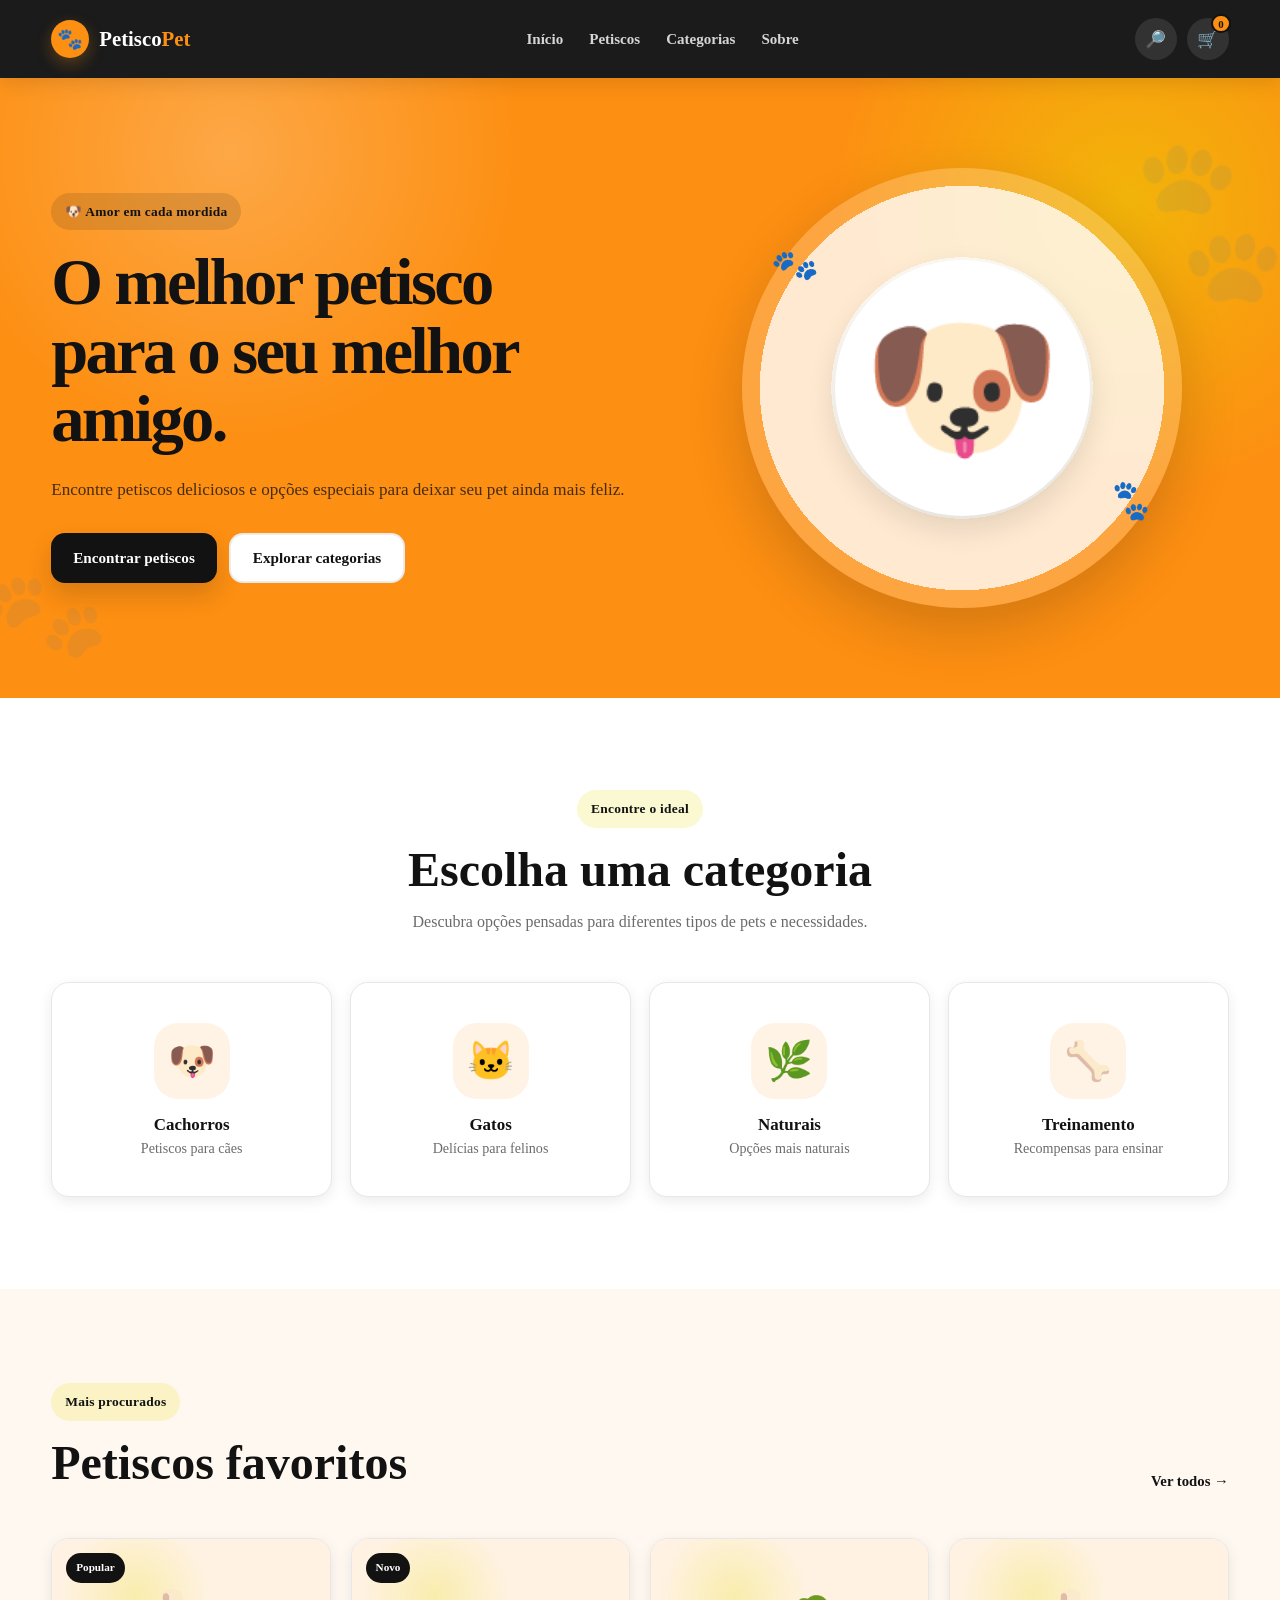
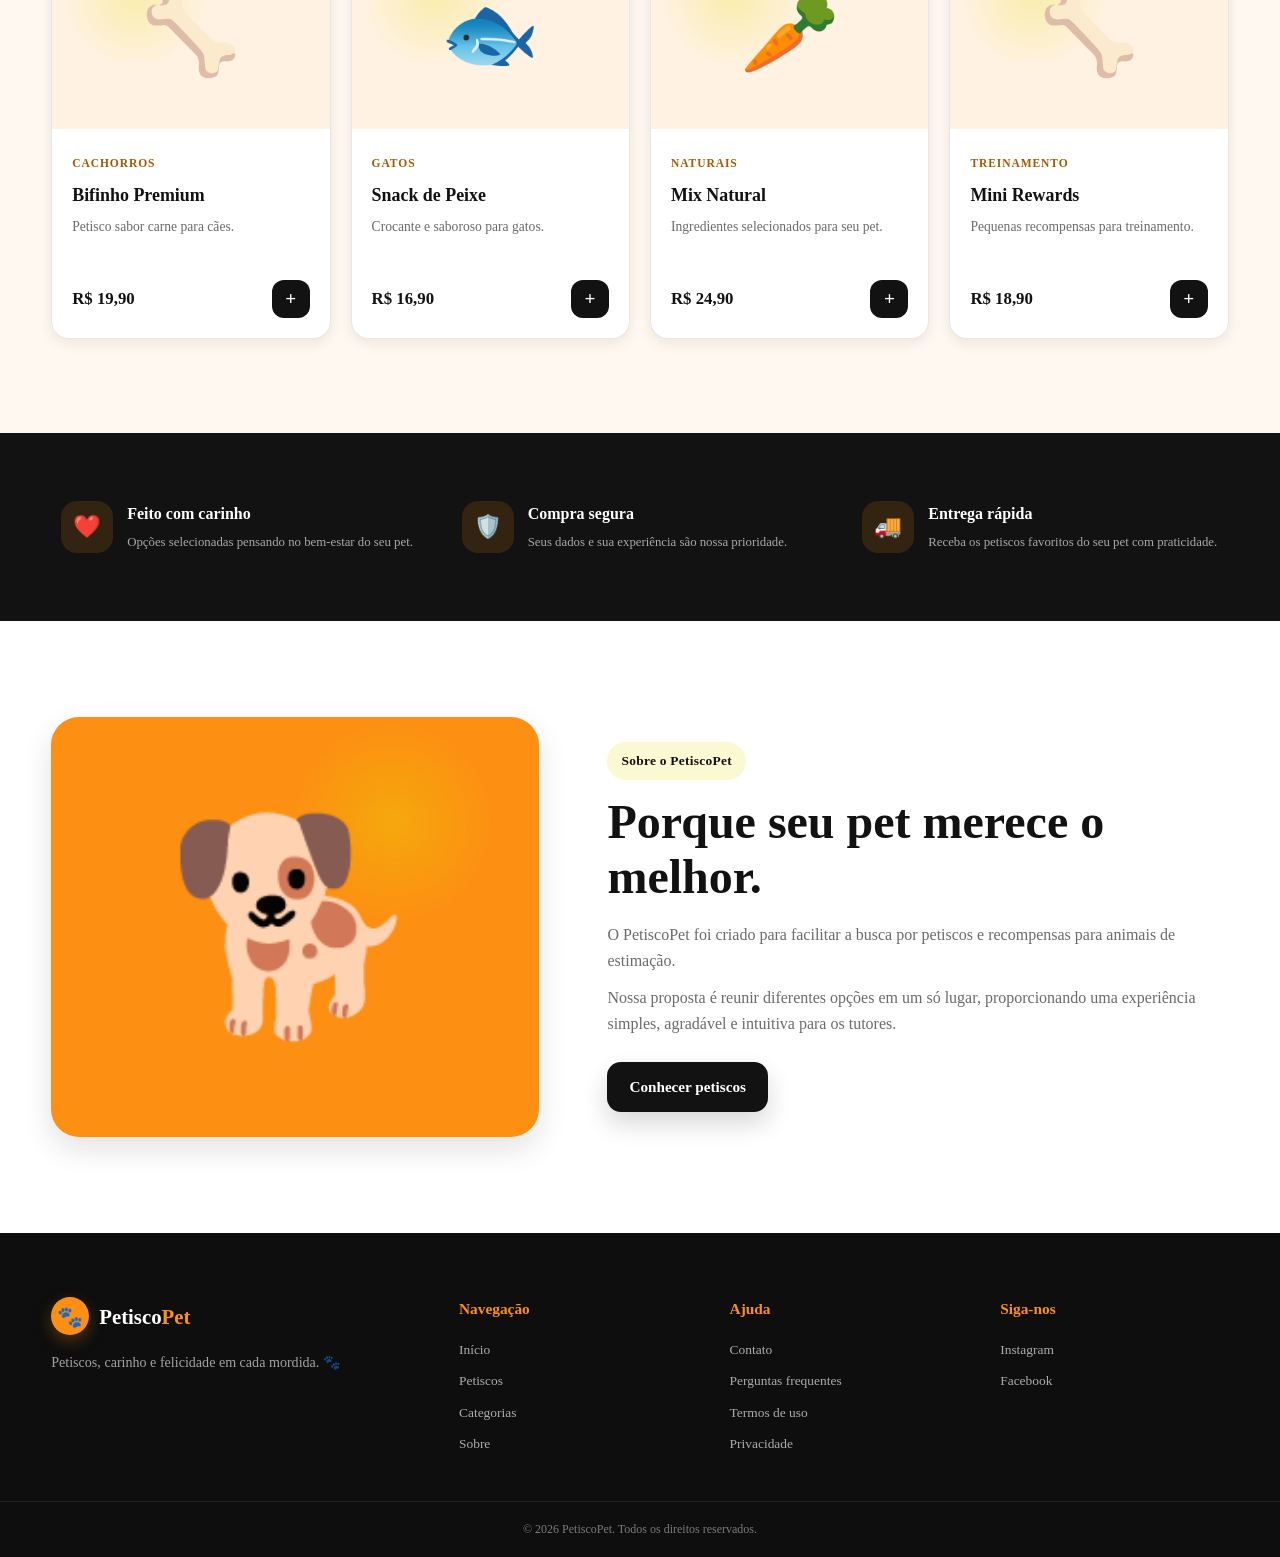
==== commit f4de80f4: "Mudando o index" ====
--- a/index.html
+++ b/index.html
@@ -964,20 +964,11 @@
     </div>
 
 
-    <!-- =========================
-         JAVASCRIPT
-    ========================== -->
-
+        <!-- JavaScript da aplicação -->
     <script src="./script.js"></script>
 
-
-    <!-- =========================
-         SERVICE WORKER / PWA
-    ========================== -->
-
+    <!-- Service Worker / PWA -->
     <script>
-
-        // Verifica se o navegador suporta Service Worker
         if ("serviceWorker" in navigator) {
 
             window.addEventListener("load", () => {
@@ -987,7 +978,7 @@
                     .then((registration) => {
 
                         console.log(
-                            "Service Worker registrado com sucesso:",
+                            "Service Worker registrado:",
                             registration.scope
                         );
 
@@ -995,7 +986,7 @@
                     .catch((error) => {
 
                         console.error(
-                            "Erro ao registrar o Service Worker:",
+                            "Erro ao registrar Service Worker:",
                             error
                         );
 
@@ -1004,10 +995,7 @@
             });
 
         }
-
     </script>
 
 </body>
-
 </html>
-```
